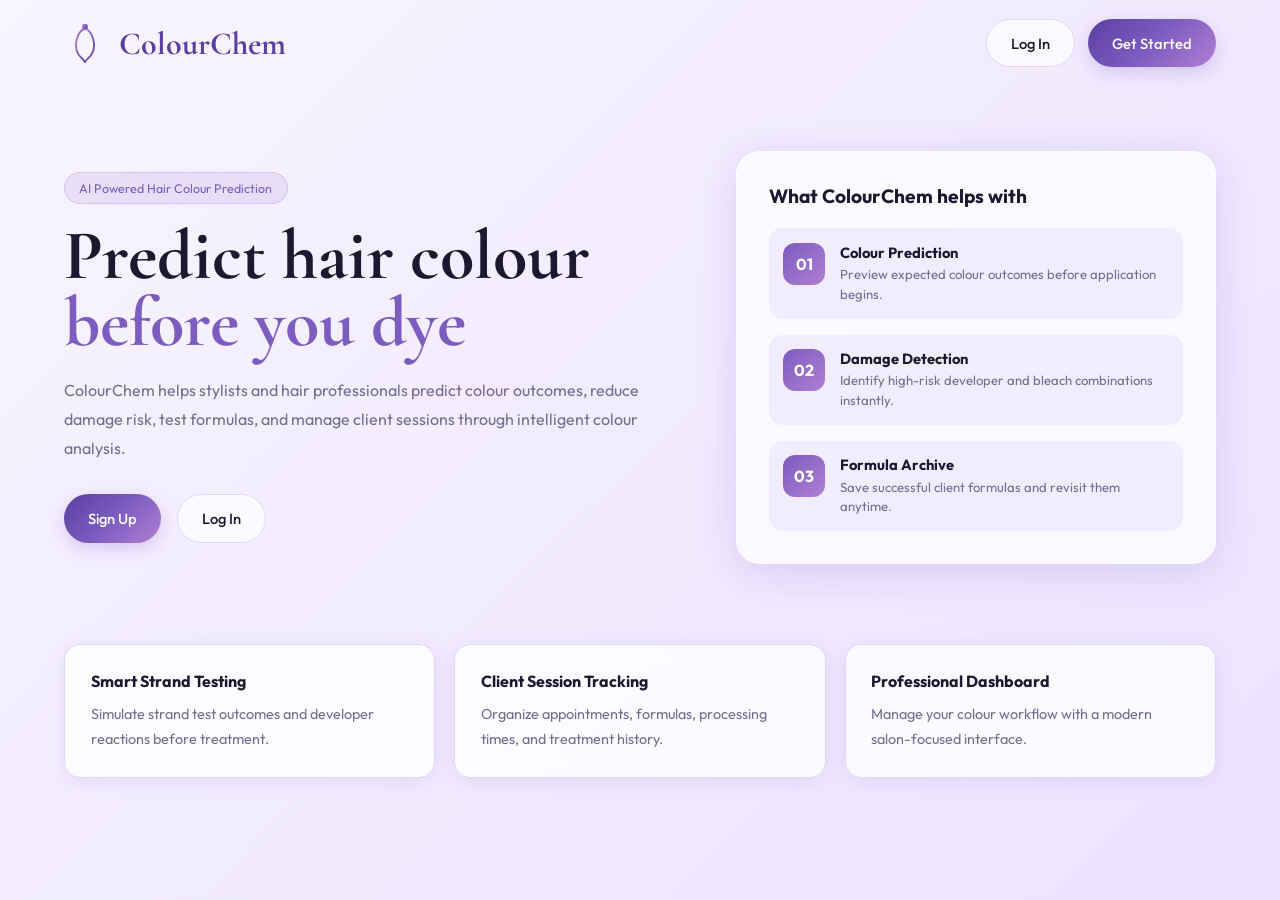
==== app/templates/index.html @ 4e8de935 "Added home page" ====
<!DOCTYPE html>
<html lang="en">
<head>
<meta charset="UTF-8">
<meta name="viewport" content="width=device-width,initial-scale=1">
<title>ColourChem</title>

<link href="https://fonts.googleapis.com/css2?family=Cormorant+Garamond:wght@400;600;700&family=Outfit:wght@300;400;500;600&display=swap" rel="stylesheet">

<style>
*,*::before,*::after{
  margin:0;
  padding:0;
  box-sizing:border-box;
}

:root{
  --primary:#7c5cbf;
  --pl:#b07fd4;
  --pd:#5a3fa0;
  --accent:#e8a0c0;

  --bg:#f8f5ff;
  --surface:#ffffff;
  --surface2:#f2ecff;

  --text:#1c1830;
  --muted:#746d8f;
  --border:#e0d6f5;

  --shadow:0 4px 20px rgba(100,70,180,.10);
  --shadow-lg:0 8px 40px rgba(100,70,180,.18);

  --font-display:'Cormorant Garamond', serif;
  --font-body:'Outfit', sans-serif;

  --radius:16px;
  --radius-lg:24px;

  --transition:.25s ease;
}

body{
  font-family:var(--font-body);
  background:linear-gradient(
    135deg,
    #f8f5ff 0%,
    #f2ecff 45%,
    #ece3ff 100%
  );
  color:var(--text);
  min-height:100vh;
  overflow-x:hidden;
}

/* NAVBAR */

.navbar{
  width:100%;
  padding:1.2rem 5%;
  display:flex;
  align-items:center;
  justify-content:space-between;
}

.brand{
  display:flex;
  align-items:center;
  gap:.8rem;
}

.logo{
  width:42px;
  height:42px;
}

.brand-name{
  font-family:var(--font-display);
  font-size:2rem;
  font-weight:700;
  color:var(--pd);
}

.nav-buttons{
  display:flex;
  gap:.8rem;
}

/* BUTTONS */

.btn{
  display:inline-flex;
  align-items:center;
  justify-content:center;
  padding:.85rem 1.5rem;
  border-radius:999px;
  font-size:.92rem;
  font-weight:500;
  text-decoration:none;
  transition:var(--transition);
}

.btn-primary{
  background:linear-gradient(
    135deg,
    var(--pd),
    var(--primary),
    var(--pl)
  );
  color:#fff;
  box-shadow:0 6px 18px rgba(124,92,191,.25);
}

.btn-primary:hover{
  transform:translateY(-2px);
}

.btn-secondary{
  background:rgba(255,255,255,.7);
  border:1px solid var(--border);
  color:var(--text);
  backdrop-filter:blur(10px);
}

.btn-secondary:hover{
  background:#fff;
}

/* HERO */

.hero{
  width:100%;
  padding:4rem 5% 5rem;
}

.hero-grid{
  display:grid;
  grid-template-columns:1.2fr .9fr;
  gap:2rem;
  align-items:center;
}

/* LEFT */

.hero-content{
  animation:fadeUp .6s ease;
}

.badge{
  display:inline-flex;
  align-items:center;
  gap:.5rem;
  background:rgba(124,92,191,.12);
  color:var(--primary);
  border:1px solid rgba(124,92,191,.18);
  padding:.45rem .9rem;
  border-radius:999px;
  font-size:.78rem;
  margin-bottom:1.2rem;
}

.hero-title{
  font-family:var(--font-display);
  font-size:4.4rem;
  line-height:.95;
  font-weight:700;
  margin-bottom:1.2rem;
  color:var(--text);
}

.hero-title span{
  color:var(--primary);
}

.hero-desc{
  font-size:1rem;
  line-height:1.8;
  color:var(--muted);
  max-width:620px;
}

.hero-actions{
  margin-top:2rem;
  display:flex;
  gap:1rem;
  flex-wrap:wrap;
}

/* RIGHT CARD */

.hero-card{
  background:rgba(255,255,255,.72);
  backdrop-filter:blur(18px);
  border:1px solid rgba(255,255,255,.5);
  border-radius:var(--radius-lg);
  padding:2rem;
  box-shadow:var(--shadow-lg);
  animation:fadeUp .8s ease;
}

.hero-card h3{
  font-size:1.2rem;
  margin-bottom:1.3rem;
}

.feature-list{
  display:flex;
  flex-direction:column;
  gap:1rem;
}

.feature-item{
  display:flex;
  gap:.9rem;
  align-items:flex-start;
  padding:.9rem;
  border-radius:14px;
  background:var(--surface2);
}

.feature-icon{
  width:42px;
  height:42px;
  border-radius:12px;
  flex-shrink:0;
  display:flex;
  align-items:center;
  justify-content:center;
  background:linear-gradient(
    135deg,
    var(--primary),
    var(--pl)
  );
  color:#fff;
  font-weight:700;
}

.feature-item h4{
  font-size:.92rem;
  margin-bottom:.2rem;
}

.feature-item p{
  font-size:.82rem;
  color:var(--muted);
  line-height:1.5;
}

/* FEATURES */

.features{
  width:100%;
  padding:0 5% 5rem;
}

.features-grid{
  display:grid;
  grid-template-columns:repeat(3,1fr);
  gap:1.2rem;
}

.feature-card{
  background:rgba(255,255,255,.78);
  border:1px solid var(--border);
  backdrop-filter:blur(10px);
  border-radius:var(--radius);
  padding:1.6rem;
  box-shadow:var(--shadow);
  transition:var(--transition);
}

.feature-card:hover{
  transform:translateY(-4px);
  box-shadow:var(--shadow-lg);
}

.feature-card h3{
  font-size:1rem;
  margin-bottom:.7rem;
}

.feature-card p{
  color:var(--muted);
  line-height:1.7;
  font-size:.9rem;
}

/* ANIMATIONS */

@keyframes fadeUp{
  from{
    opacity:0;
    transform:translateY(20px);
  }
  to{
    opacity:1;
    transform:translateY(0);
  }
}

/* RESPONSIVE */

@media(max-width:980px){

  .hero-grid{
    grid-template-columns:1fr;
  }

  .features-grid{
    grid-template-columns:1fr;
  }

  .hero-title{
    font-size:3.2rem;
  }
}

@media(max-width:600px){

  .navbar{
    padding:1rem 1.2rem;
  }

  .hero{
    padding:2rem 1.2rem 4rem;
  }

  .features{
    padding:0 1.2rem 4rem;
  }

  .hero-title{
    font-size:2.5rem;
  }

  .hero-actions{
    flex-direction:column;
  }

  .btn{
    width:100%;
  }
}
</style>
</head>

<body>

<!-- NAVBAR -->

<header class="navbar">

  <div class="brand">

    <svg class="logo" viewBox="0 0 80 80" fill="none">
      <defs>
        <linearGradient id="lg" x1="0%" y1="0%" x2="100%" y2="100%">
          <stop offset="0%" stop-color="#b07fd4"/>
          <stop offset="100%" stop-color="#5a3fa0"/>
        </linearGradient>
      </defs>

      <path d="M40 12Q52 17 56 34Q59 44 56 54Q53 64 44 71Q42 73 40 76"
            stroke="url(#lg)"
            stroke-width="3.5"
            stroke-linecap="round"
            fill="none"/>

      <path d="M40 12Q28 17 24 34Q21 44 24 54Q27 64 36 71Q38 73 40 76"
            stroke="url(#lg)"
            stroke-width="3.5"
            stroke-linecap="round"
            fill="none"/>

      <circle cx="40" cy="9" r="5.5" fill="url(#lg)"/>
    </svg>

    <span class="brand-name">ColourChem</span>
  </div>

  <div class="nav-buttons">
    <a href="/login-page" class="btn btn-secondary">Log In</a>
    <a href="/signup-page" class="btn btn-primary">Get Started</a>
  </div>

</header>

<!-- HERO -->

<section class="hero">

  <div class="hero-grid">

    <!-- LEFT -->

    <div class="hero-content">

      <div class="badge">
        AI Powered Hair Colour Prediction
      </div>

      <h1 class="hero-title">
        Predict hair colour
        <span>before you dye</span>
      </h1>

      <p class="hero-desc">
        ColourChem helps stylists and hair professionals
        predict colour outcomes, reduce damage risk,
        test formulas, and manage client sessions
        through intelligent colour analysis.
      </p>

      <div class="hero-actions">
        <a href="/signup-page" class="btn btn-primary">
          Sign Up
        </a>

        <a href="/login-page" class="btn btn-secondary">
          Log In
        </a>
      </div>

    </div>

    <!-- RIGHT -->

    <div class="hero-card">

      <h3>What ColourChem helps with</h3>

      <div class="feature-list">

        <div class="feature-item">
          <div class="feature-icon">01</div>
          <div>
            <h4>Colour Prediction</h4>
            <p>
              Preview expected colour outcomes
              before application begins.
            </p>
          </div>
        </div>

        <div class="feature-item">
          <div class="feature-icon">02</div>
          <div>
            <h4>Damage Detection</h4>
            <p>
              Identify high-risk developer and
              bleach combinations instantly.
            </p>
          </div>
        </div>

        <div class="feature-item">
          <div class="feature-icon">03</div>
          <div>
            <h4>Formula Archive</h4>
            <p>
              Save successful client formulas
              and revisit them anytime.
            </p>
          </div>
        </div>

      </div>

    </div>

  </div>

</section>

<!-- FEATURES -->

<section class="features">

  <div class="features-grid">

    <div class="feature-card">
      <h3>Smart Strand Testing</h3>
      <p>
        Simulate strand test outcomes and
        developer reactions before treatment.
      </p>
    </div>

    <div class="feature-card">
      <h3>Client Session Tracking</h3>
      <p>
        Organize appointments, formulas,
        processing times, and treatment history.
      </p>
    </div>

    <div class="feature-card">
      <h3>Professional Dashboard</h3>
      <p>
        Manage your colour workflow with
        a modern salon-focused interface.
      </p>
    </div>

  </div>

</section>

</body>
</html>
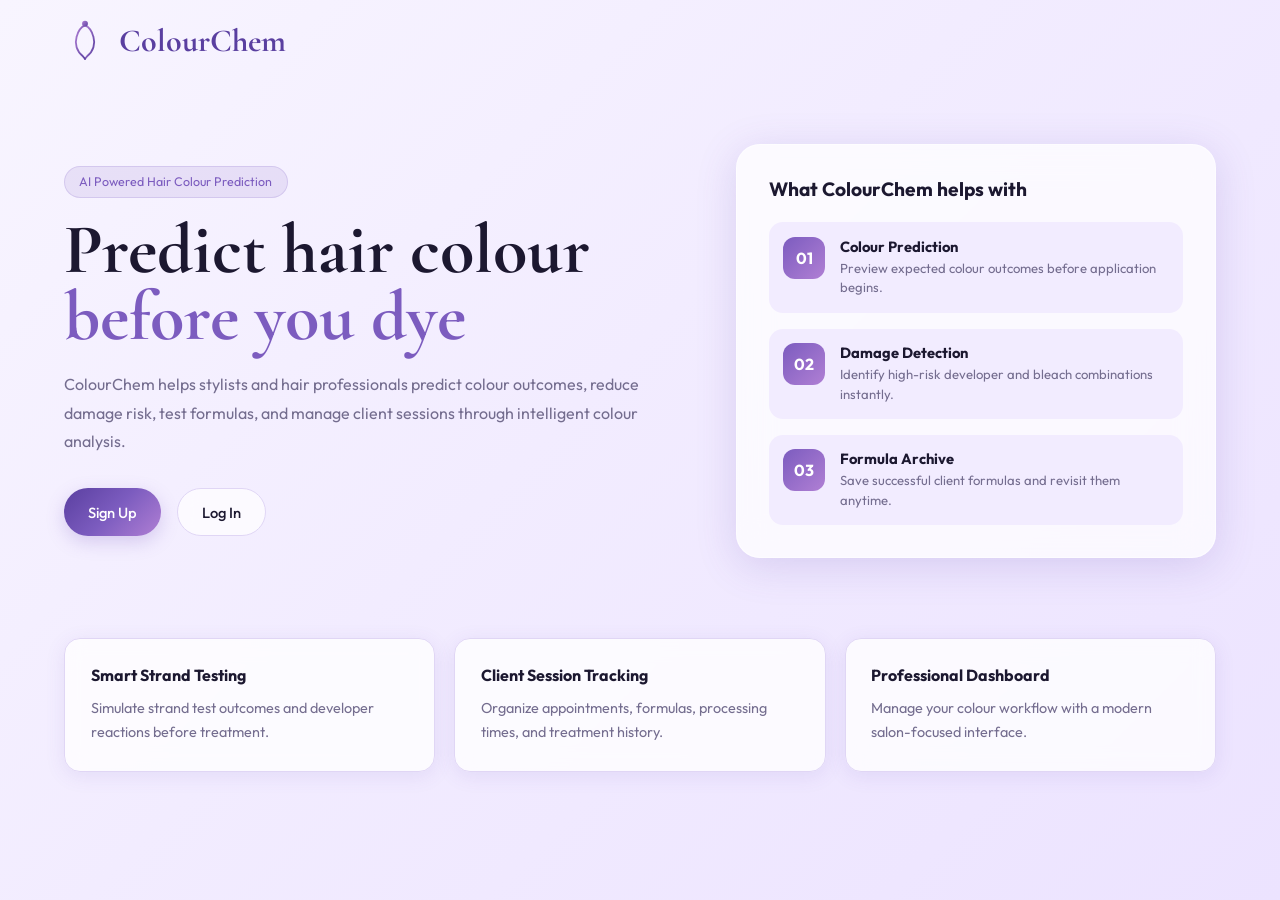
==== commit 07708dc7: "Updated files" ====
--- a/app/templates/index.html
+++ b/app/templates/index.html
@@ -378,11 +378,6 @@
     <span class="brand-name">ColourChem</span>
   </div>
 
-  <div class="nav-buttons">
-    <a href="/login-page" class="btn btn-secondary">Log In</a>
-    <a href="/signup-page" class="btn btn-primary">Get Started</a>
-  </div>
-
 </header>
 
 <!-- HERO -->
